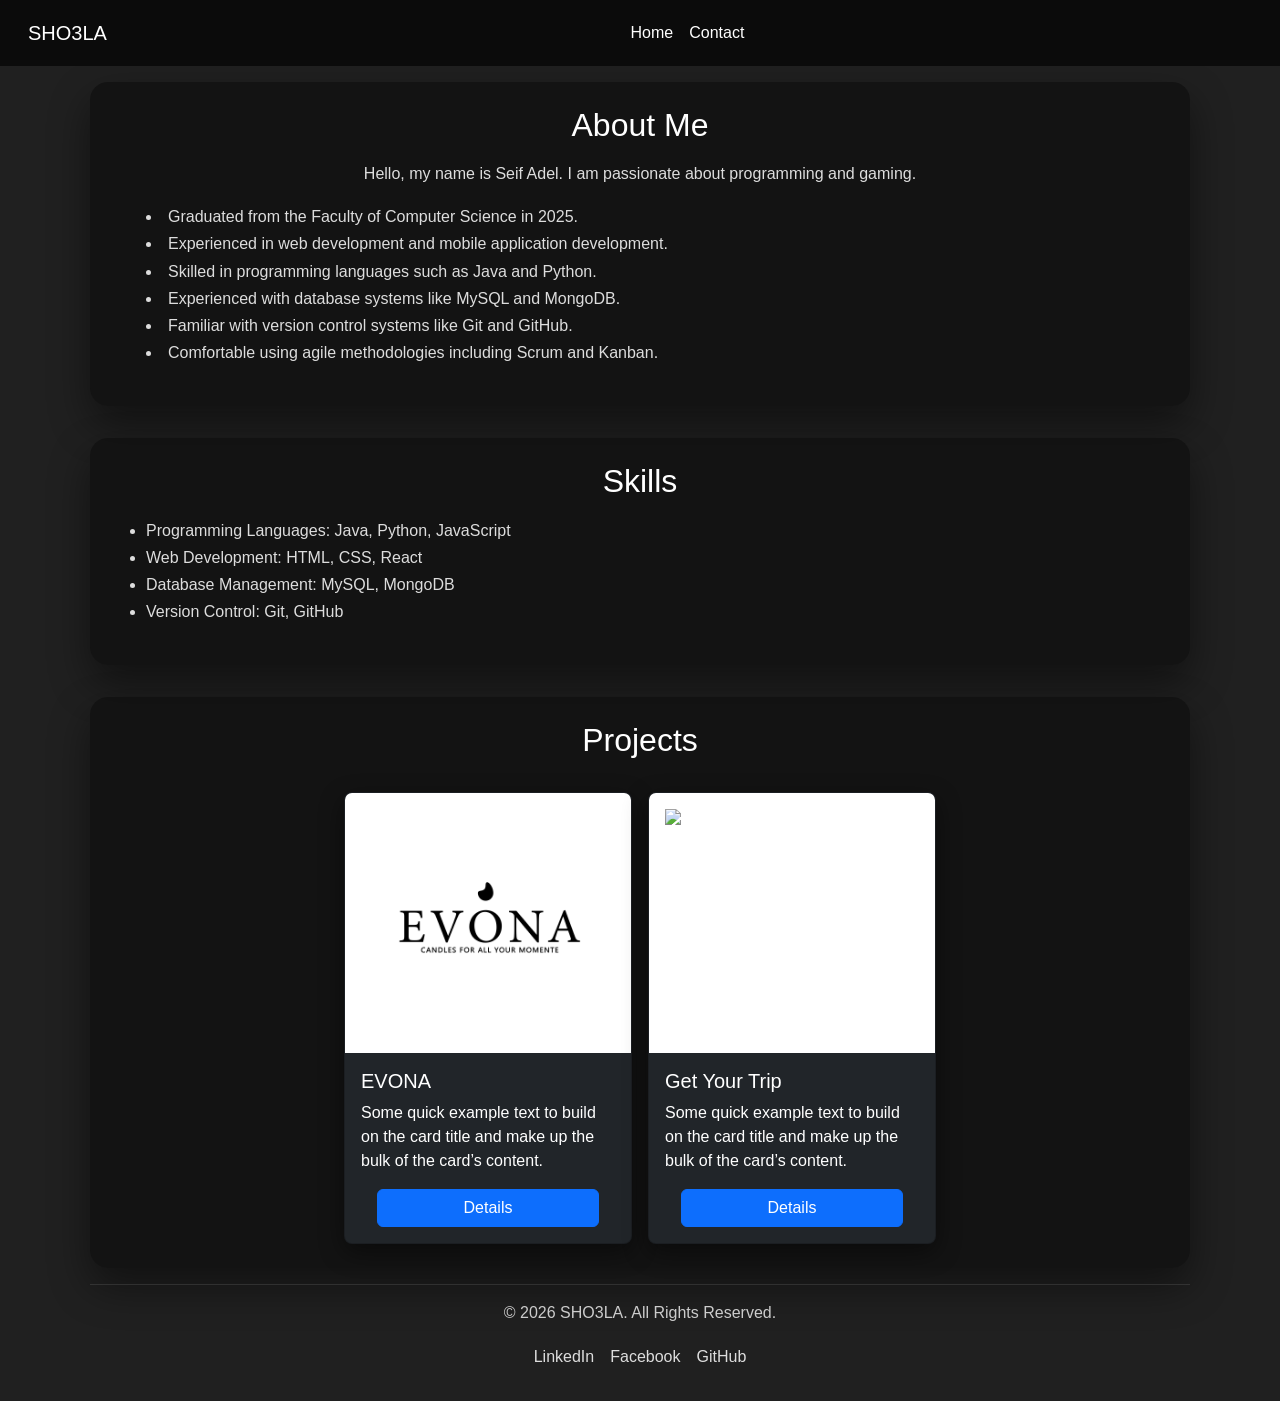
==== index.html @ c4964309 "Initial commit" ====
<!DOCTYPE html>
<html lang="en">
<head>
    <meta charset="UTF-8">
    <meta name="viewport" content="width=device-width, initial-scale=1.0">
    <link href="https://cdn.jsdelivr.net/npm/bootstrap@5.3.8/dist/css/bootstrap.min.css" rel="stylesheet" integrity="sha384-sRIl4kxILFvY47J16cr9ZwB07vP4J8+LH7qKQnuqkuIAvNWLzeN8tE5YBujZqJLB" crossorigin="anonymous">
    <link rel="stylesheet" href="main.css">
    <link rel="icon"  href="src/logo.png">
    <title>Portfolio</title>

</head>
<body class="text-white">
    <nav class="navbar navbar-expand-lg">
        <div class="container-fluid">
            <a class="navbar-brand" href="index.html">SHO3LA</a>
            <button class="navbar-toggler" type="button" data-bs-toggle="collapse" data-bs-target="#navbarSupportedContent" aria-controls="navbarSupportedContent" aria-expanded="false" aria-label="Toggle navigation">
            <span class="navbar-toggler-icon"></span>
            </button>
            <div class="collapse navbar-collapse" id="navbarSupportedContent">
                <ul class="navbar-nav mx-auto mb-2 mb-lg-0">
                    <li class="nav-item">
                    <a class="nav-link active"  href="index.html">Home</a>
                    </li>
                    <li class="nav-item">
                    <a class="nav-link" href="contact.html">Contact</a>
                    </li>
                </ul>
            </div>
        </div>
        </nav>
        <section class="about">
            <h2>About Me</h2>
            <p>Hello, my name is Seif Adel. I am passionate about programming and gaming.</p>
            <ul>
                <li>Graduated from the Faculty of Computer Science in 2025.</li>
                <li>Experienced in web development and mobile application development.</li>
                <li>Skilled in programming languages such as Java and Python.</li>
                <li>Experienced with database systems like MySQL and MongoDB.</li>
                <li>Familiar with version control systems like Git and GitHub.</li>
                <li>Comfortable using agile methodologies including Scrum and Kanban.</li>
            </ul>
        </section>
        <section class="skills">
            <h2>Skills</h2>
            <ul>
                <li>Programming Languages: Java, Python, JavaScript</li>
                <li>Web Development: HTML, CSS, React</li>
                <li>Database Management: MySQL, MongoDB</li>
                <li>Version Control: Git, GitHub</li>
            </ul>
        </section>
        <div class="card-row" >
            <h2>Projects</h2>
            <div class="card bg-dark text-white" style="width: 18rem;">
                <img src="src/evonalogo.png" class="card-img-top" alt="...">
                <div class="card-body">
                    <h5 class="card-title">EVONA</h5>
                    <p class="card-text">Some quick example text to build on the card title and make up the bulk of the card’s content.</p>
                    <a href="Product.html" class="btn btn-primary mx-auto d-block">Details</a>
                </div>
            </div>
            <div class="card bg-dark text-white" style="width: 18rem;">
            <img src="src/Logo1.png" class="card-img-top" alt="...">
            <div class="card-body">
                <h5 class="card-title">Get Your Trip</h5>
                <p class="card-text">Some quick example text to build on the card title and make up the bulk of the card’s content.</p>
                <a href="product1.html" class="btn btn-primary mx-auto d-block">Details</a>
            </div>
        </div>
        </div>
    <footer class="site-footer text-white">
        <p class="footer-copy mb-2">© 2026 SHO3LA. All Rights Reserved.</p>
        <div class="footer-links">
            <a href="https://www.linkedin.com/in/seifallah-adel-104b0830b/" target="_blank" rel="noreferrer noopener">LinkedIn</a>
            <a href="https://www.facebook.com/seaf.adel.10" target="_blank" rel="noreferrer noopener">Facebook</a>
            <a href="https://github.com/seifadel74" target="_blank" rel="noreferrer noopener">GitHub</a>
        </div>
    </footer>













    <script src="https://cdn.jsdelivr.net/npm/bootstrap@5.3.8/dist/js/bootstrap.bundle.min.js" integrity="sha384-FKyoEForCGlyvwx9Hj09JcYn3nv7wiPVlz7YYwJrWVcXK/BmnVDxM+D2scQbITxI" crossorigin="anonymous"></script>
</body>
</html>
---- main.css ----
﻿*{
    margin: 0;
    padding: 0;
    box-sizing: border-box;
}

html, body {
    min-height: 100vh;
    background-color: #202020;
    color: #fff;
}

body{
    display: flex;
    flex-direction: column;
    justify-content: flex-start;
    align-items: center;
    font-family: Arial, Helvetica, sans-serif;
}

/* Navbar styles: make it full width, with a semi-transparent background, and ensure form controls are visible */
.navbar {
    width: 100%;
    background-color: rgba(0, 0, 0, 0.65);
    padding: 0.8rem 1rem;
}

.navbar .navbar-brand,
.navbar .nav-link,
.navbar .navbar-toggler-icon {
    color: #fff !important;
}

.navbar .form-control {
    background: #2e2e2e;
    color: #fff;
    border-color: #4a4a4a;
}

.navbar .form-control:focus {
    background: #2e2e2e;
    color: #fff;
    border-color: #6c9e6c;
    box-shadow: none;
}

.navbar .btn-outline-success {
    color: #fff;
    border-color: #4caf50;
}

.navbar .btn-outline-success:hover {
    background-color: #4caf50;
    border-color: #4caf50;
    color: #fff;
}

/* About section: consistent styling with content wrapper, but with a focus on readability */
.content-wrapper,
.about {
    width: min(1100px, 95%);
    background: rgba(18, 18, 18, 0.95);
    border-radius: 18px;
    padding: 1.5rem;
    margin: 1rem 0;
    box-shadow: 0 18px 40px rgba(0, 0, 0, 0.45);
}

.content-wrapper {
    display: flex;
    flex-direction: column;
    align-items: center;
}

.about h2 {
    margin-bottom: 1rem;
    font-size: clamp(2rem, 2.2vw, 2.5rem);
    text-align: center;
}
.about p{
    line-height: 1.7;
    color: #ddd;
    text-align: center;
}

.about li {
    line-height: 1.7;
    color: #ddd;
}

.about ul {
    list-style: inside disc;
    margin-top: 1rem;
}

/* Skills section: consistent styling with about, but with a focus on readability */
.skills {
    width: min(1100px, 95%);
    background: rgba(18, 18, 18, 0.95);
    border-radius: 18px;
    padding: 1.5rem;
    margin: 1rem 0;
    box-shadow: 0 18px 40px rgba(0, 0, 0, 0.45);
}
.skills h2 {
    margin-bottom: 1rem;
    text-align: center;
    font-size: clamp(2rem, 2.2vw, 2.5rem);
}
.skills p,
.skills li {
    line-height: 1.7;
    color: #ddd;
}
/* Card appearance: make images and buttons consistent */
.card{
    background: rgba(18,18,18,0.95);
    border-radius: 8px;
    overflow: hidden;
    box-shadow: 0 8px 24px rgba(0,0,0,0.45);
}
.card .card-img-top{
    height: 260px;
    object-fit: contain;
    background: #fff;
    padding: 1rem;
}
.card .card-body{
    padding: 1rem;
}
.card .btn{
    display: block;
    margin: 0.75rem auto 0;
    width: calc(100% - 2rem);
}
.card-row{
    width: min(1100px, 95%);
    background: rgba(18, 18, 18, 0.95);
    border-radius: 18px;
    padding: 1.5rem;
    margin: 1rem 0;
    box-shadow: 0 18px 40px rgba(0, 0, 0, 0.45);
    display: flex;
    flex-wrap: wrap;
    gap: 1rem;
    justify-content: center;
}
.card-row h2 {
    width: 100%;
    text-align: center;
    font-size: clamp(2rem, 2.2vw, 2.5rem);
    margin-bottom: 1rem;
}



/* Carousel controls: ensure they are visible on the dark background */
.carousel .carousel-control-prev-icon,
.carousel .carousel-control-next-icon {
    filter: invert(1);
}


/*Footer styles: make it full width, centered, and visually distinct */
footer {
    width: 100%;
    max-width: 1100px;
    margin-bottom: 1rem;
    padding: 1rem 0;
    border-top: 1px solid rgba(255, 255, 255, 0.1);
}

.site-footer {
    display: flex;
    flex-direction: column;
    align-items: center;
    gap: 0.75rem;
    text-align: center;
}

.footer-copy {
    color: #ccc;
    margin: 0;
}

.footer-links {
    display: flex;
    flex-wrap: wrap;
    justify-content: center;
    gap: 1rem;
}

.footer-links a {
    color: #fff;
    text-decoration: none;
    opacity: 0.85;
    transition: opacity 0.2s ease, color 0.2s ease;
}

.footer-links a:hover {
    opacity: 1;
    color: #4caf50;
}
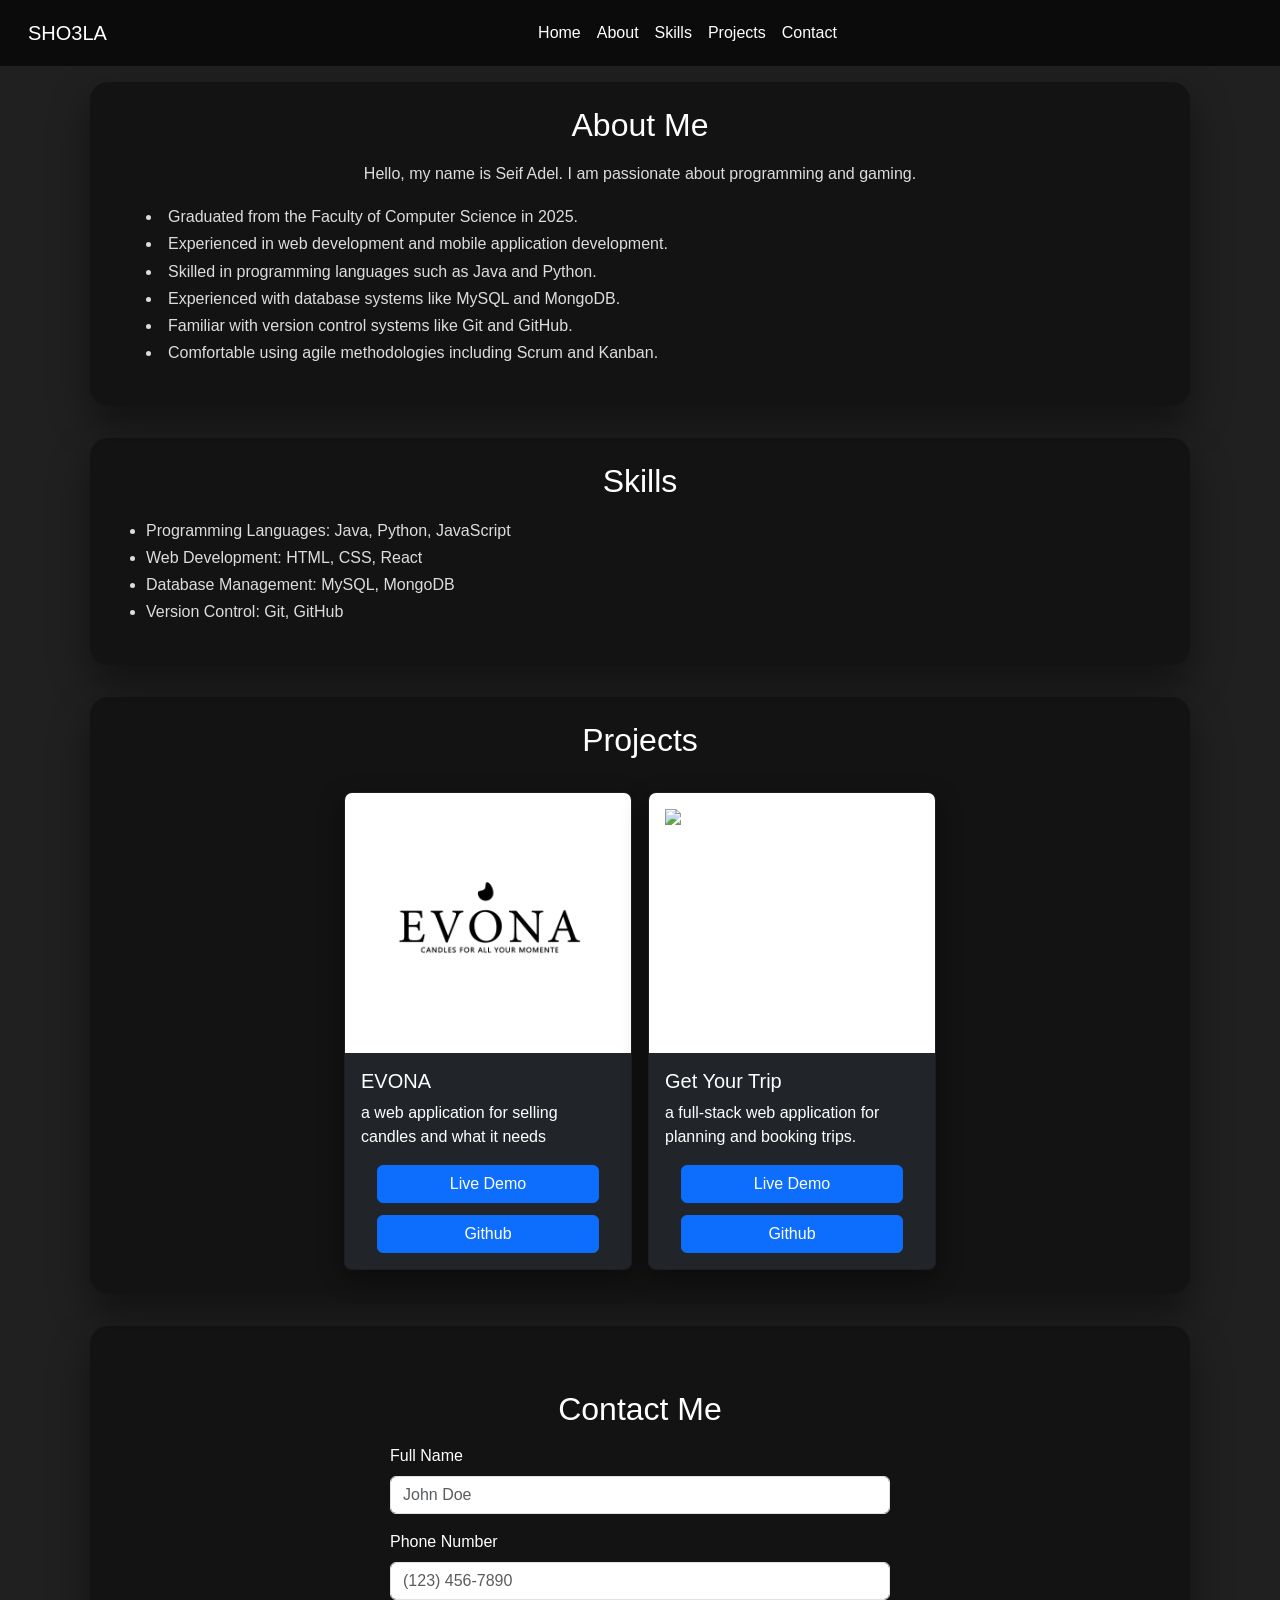
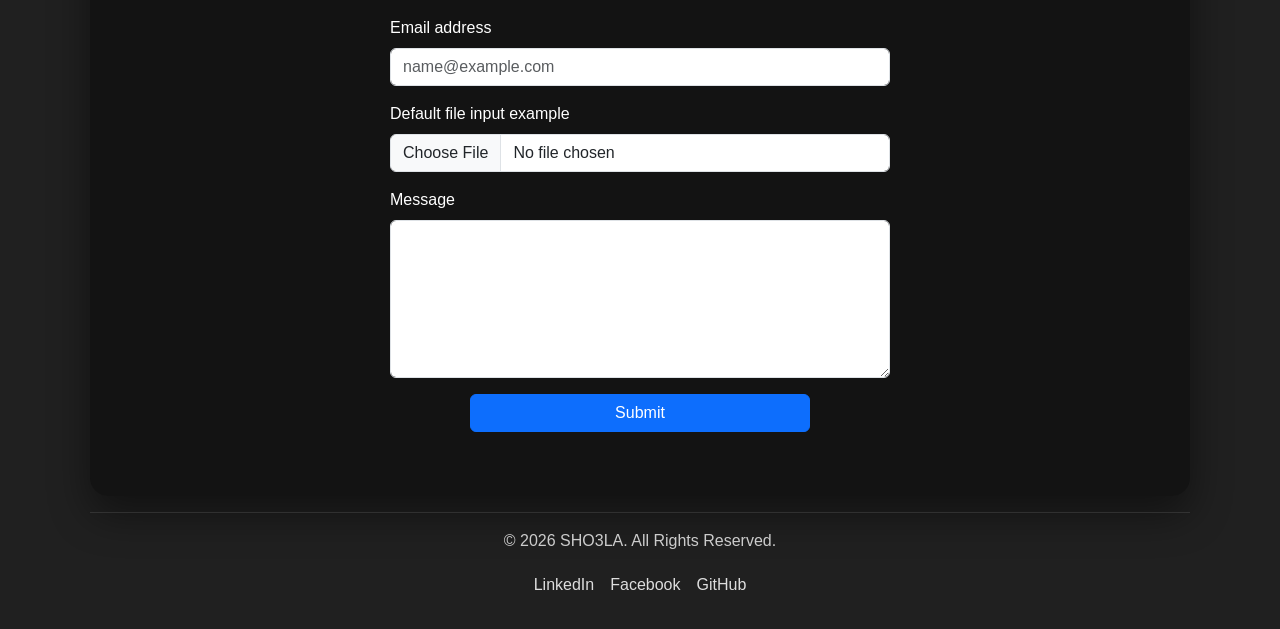
==== commit b3add3b9: "common edit's to contact form and navbar" ====
--- a/index.html
+++ b/index.html
@@ -22,13 +22,22 @@
                     <a class="nav-link active"  href="index.html">Home</a>
                     </li>
                     <li class="nav-item">
-                    <a class="nav-link" href="contact.html">Contact</a>
+                    <a class="nav-link" href="#about">About</a>
+                    </li>
+                    <li class="nav-item">
+                    <a class="nav-link" href="#skills">Skills</a>
+                    </li>
+                    <li class="nav-item">
+                    <a class="nav-link" href="#projects">Projects</a>
+                    </li>
+                    <li class="nav-item">
+                    <a class="nav-link" href="#contact">Contact</a>
                     </li>
                 </ul>
             </div>
         </div>
         </nav>
-        <section class="about">
+        <section id="about" class="about">
             <h2>About Me</h2>
             <p>Hello, my name is Seif Adel. I am passionate about programming and gaming.</p>
             <ul>
@@ -40,7 +49,7 @@
                 <li>Comfortable using agile methodologies including Scrum and Kanban.</li>
             </ul>
         </section>
-        <section class="skills">
+        <section id="skills" class="skills">
             <h2>Skills</h2>
             <ul>
                 <li>Programming Languages: Java, Python, JavaScript</li>
@@ -49,24 +58,52 @@
                 <li>Version Control: Git, GitHub</li>
             </ul>
         </section>
-        <div class="card-row" >
+        <div id="projects" class="card-row" >
             <h2>Projects</h2>
             <div class="card bg-dark text-white" style="width: 18rem;">
                 <img src="src/evonalogo.png" class="card-img-top" alt="...">
                 <div class="card-body">
                     <h5 class="card-title">EVONA</h5>
-                    <p class="card-text">Some quick example text to build on the card title and make up the bulk of the card’s content.</p>
-                    <a href="Product.html" class="btn btn-primary mx-auto d-block">Details</a>
+                    <p class="card-text">a web application for selling candles and what it needs </p>
+                    <a href="Product.html" class="btn btn-primary mx-auto d-block">Live Demo</a>
+                    <a href="Product.html" class="btn btn-primary mx-auto d-block">Github</a>
                 </div>
             </div>
             <div class="card bg-dark text-white" style="width: 18rem;">
             <img src="src/Logo1.png" class="card-img-top" alt="...">
             <div class="card-body">
                 <h5 class="card-title">Get Your Trip</h5>
-                <p class="card-text">Some quick example text to build on the card title and make up the bulk of the card’s content.</p>
-                <a href="product1.html" class="btn btn-primary mx-auto d-block">Details</a>
+                <p class="card-text">a full-stack web application for planning and booking trips.</p>
+                <a href="product1.html" class="btn btn-primary mx-auto d-block">Live Demo</a>
+                <a href="https://github.com/seifadel74/getyourtrip" class="btn btn-primary mx-auto d-block " target="_blank" rel="noreferrer noopener">Github</a>
             </div>
         </div>
+        </div>
+        <div id="contact" class="container" style="padding: 4rem 0;">
+            <h2>Contact Me</h2>
+                <form class="w-100" style="max-width: 500px; margin: 0 auto;">
+                <div class="mb-3">
+                    <label for="exampleFormControlInput1" class="form-label">Full Name</label>
+                    <input type="text" class="form-control" id="exampleFormControlInput1" placeholder="John Doe">
+                </div>
+                <div class="mb-3">
+                    <label for="exampleFormControlInput2" class="form-label">Phone Number</label>
+                    <input type="tel" class="form-control" id="exampleFormControlInput2" placeholder="(123) 456-7890">
+                </div>
+                <div class="mb-3">
+                    <label for="exampleFormControlInput3" class="form-label">Email address</label>
+                    <input type="email" class="form-control" id="exampleFormControlInput3" placeholder="name@example.com">
+                </div>
+                <div class="mb-3">
+                    <label for="formFile" class="form-label">Default file input example</label>
+                    <input class="form-control" type="file" id="formFile">
+                </div>
+                <div class="mb-3">
+                    <label for="exampleFormControlTextarea1" class="form-label">Message</label>
+                    <textarea class="form-control" id="exampleFormControlTextarea1" rows="6"></textarea>
+                </div>
+                <button type="button" class="btn btn-primary" id="liveToastBtn">Submit</button>
+            </form>
         </div>
     <footer class="site-footer text-white">
         <p class="footer-copy mb-2">© 2026 SHO3LA. All Rights Reserved.</p>
--- a/main.css
+++ b/main.css
@@ -8,6 +8,21 @@
     min-height: 100vh;
     background-color: #202020;
     color: #fff;
+}
+
+html {
+    scroll-behavior: smooth;
+}
+
+/* Ensure the contact anchor lands below any fixed header */
+#contact {
+    scroll-margin-top: 72px;
+}
+
+/* Center contact form and constrain width */
+#contact form {
+    max-width: 500px;
+    margin: 0 auto;
 }
 
 body{
@@ -202,3 +217,32 @@
     color: #4caf50;
 }
 
+
+/* Improve navbar toggler (hamburger) visibility */
+.navbar .navbar-toggler {
+    border-color: rgba(255,255,255,0.15);
+}
+.navbar .navbar-toggler-icon {
+    filter: invert(1);
+}
+
+.container {
+    width: min(1100px, 95%);
+    background: rgba(18, 18, 18, 0.95);
+    border-radius: 18px;
+    padding: 1.5rem;
+    margin: 1rem 0;
+    box-shadow: 0 18px 40px rgba(0, 0, 0, 0.45);
+}
+
+.container h2 {
+    margin-bottom: 1rem;
+    text-align: center;
+    font-size: clamp(2rem, 2.2vw, 2.5rem);
+}
+
+.container .btn {
+    display: block;
+    margin: 0.75rem auto 0;
+    width: calc(100% - 10rem);
+}
